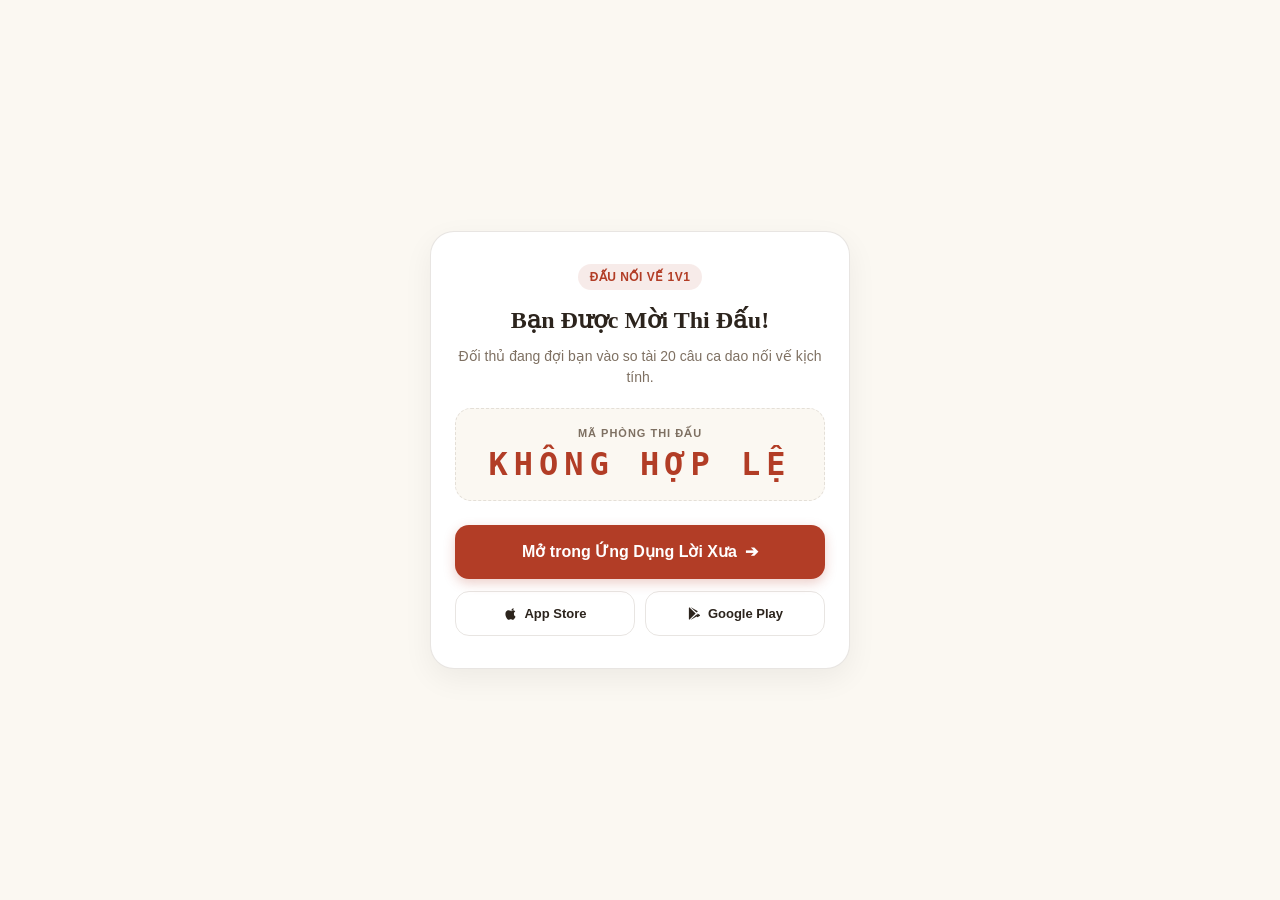
==== d/index.html @ e94c81c4 "feat: add Google Play download button and universal links for Loi Xua" ====
<!doctype html>
<html lang="vi">
<head>
  <meta charset="utf-8">
  <meta name="viewport" content="width=device-width, initial-scale=1">
  <meta name="apple-itunes-app" content="app-id=6820905528">
  <title>Đấu nối vế 1v1 — Lời Xưa</title>
  <style>
    :root {
      color-scheme: light dark;
      --bg: #FBF8F2;
      --card-bg: #FFFFFF;
      --fg: #2C241D;
      --muted: #7E7062;
      --accent: #B23D26;
      --accent-hover: #962F1B;
      --border: rgba(126, 112, 98, 0.18);
    }
    @media (prefers-color-scheme: dark) {
      :root {
        --bg: #1A1612;
        --card-bg: #241F1A;
        --fg: #F5EFE6;
        --muted: #A99B8B;
        --accent: #DE644D;
        --accent-hover: #E87A65;
        --border: rgba(245, 239, 230, 0.15);
      }
    }
    body {
      margin: 0;
      min-height: 100vh;
      display: grid;
      place-items: center;
      background: var(--bg);
      color: var(--fg);
      font: 16px/1.5 -apple-system, BlinkMacSystemFont, "Segoe UI", Roboto, sans-serif;
      text-align: center;
      padding: 24px 16px;
      box-sizing: border-box;
    }
    main {
      max-width: 420px;
      width: 100%;
      background: var(--card-bg);
      border: 1px solid var(--border);
      border-radius: 24px;
      padding: 32px 24px;
      box-shadow: 0 10px 30px rgba(0,0,0,0.06);
      box-sizing: border-box;
    }
    .badge {
      display: inline-block;
      font-size: 12px;
      font-weight: 700;
      color: var(--accent);
      background: rgba(178, 61, 38, 0.1);
      padding: 4px 12px;
      border-radius: 20px;
      margin-bottom: 12px;
      text-transform: uppercase;
      letter-spacing: 0.5px;
    }
    h1 {
      font-size: 24px;
      font-weight: 700;
      margin: 0 0 8px;
      font-family: serif;
    }
    p {
      color: var(--muted);
      margin: 0 0 20px;
      font-size: 14px;
    }
    .code-box {
      background: var(--bg);
      border: 1px dashed var(--border);
      border-radius: 16px;
      padding: 16px;
      margin-bottom: 24px;
    }
    .code-label {
      font-size: 11px;
      text-transform: uppercase;
      font-weight: 700;
      color: var(--muted);
      letter-spacing: 1px;
      margin-bottom: 4px;
    }
    .code {
      font: 700 32px/1.2 ui-monospace, Menlo, Monaco, monospace;
      letter-spacing: 6px;
      color: var(--accent);
    }
    .actions {
      display: flex;
      flex-direction: column;
      gap: 12px;
    }
    a.button-primary {
      display: flex;
      align-items: center;
      justify-content: center;
      gap: 8px;
      padding: 15px 20px;
      border-radius: 14px;
      background: var(--accent);
      color: #fff;
      text-decoration: none;
      font-weight: 700;
      font-size: 16px;
      box-shadow: 0 4px 12px rgba(178, 61, 38, 0.25);
      transition: background 0.2s;
    }
    a.button-primary:hover {
      background: var(--accent-hover);
    }
    a.button-secondary {
      display: flex;
      align-items: center;
      justify-content: center;
      padding: 12px 14px;
      border-radius: 14px;
      background: transparent;
      color: var(--fg);
      text-decoration: none;
      font-weight: 600;
      font-size: 13px;
      border: 1px solid var(--border);
      transition: background 0.15s;
    }
    a.button-secondary:hover {
      background: rgba(126, 112, 98, 0.08);
    }
    .store-grid {
      display: grid;
      grid-template-columns: 1fr 1fr;
      gap: 10px;
    }
    .hint {
      margin-top: 18px;
      font-size: 12px;
      color: var(--muted);
    }
  </style>
</head>
<body>
  <main>
    <div class="badge">Đấu Nối Vế 1v1</div>
    <h1>Bạn Được Mời Thi Đấu!</h1>
    <p>Đối thủ đang đợi bạn vào so tài 20 câu ca dao nối vế kịch tính.</p>

    <div class="code-box">
      <div class="code-label">Mã phòng thi đấu</div>
      <div class="code" id="code">------</div>
    </div>

    <div class="actions">
      <a class="button-primary" id="openAppBtn" href="cadao://action/duel">
        <span>Mở trong Ứng Dụng Lời Xưa</span>
        <span>➔</span>
      </a>
      <div class="store-grid">
        <a class="button-secondary" href="https://apps.apple.com/app/id6820905528" target="_blank" rel="noopener noreferrer">
          <svg width="15" height="15" viewBox="0 0 24 24" fill="currentColor" style="vertical-align: -2px; margin-right: 6px;">
            <path d="M18.71 19.5c-.83 1.24-1.71 2.45-3.05 2.47-1.34.03-1.77-.79-3.29-.79-1.53 0-2 .77-3.27.82-1.31.05-2.3-1.32-3.14-2.53C4.25 17 2.94 12.45 4.7 9.39c.87-1.52 2.43-2.48 4.12-2.51 1.28-.02 2.5.87 3.29.87.78 0 2.26-1.07 3.81-.91.65.03 2.47.26 3.64 1.98-.09.06-2.17 1.28-2.15 3.81.03 3.02 2.65 4.03 2.68 4.04-.03.07-.42 1.44-1.38 2.83M15.97 6.85c.67-.82 1.13-1.96 1-3.1-.98.04-2.16.66-2.86 1.48-.61.71-1.15 1.87-.99 2.98 1.1.08 2.21-.57 2.85-1.36z"/>
          </svg>
          App Store
        </a>
        <a class="button-secondary" href="https://play.google.com/store/apps/details?id=com.cuongtran.loixua" target="_blank" rel="noopener noreferrer">
          <svg width="15" height="15" viewBox="0 0 24 24" fill="currentColor" style="vertical-align: -2px; margin-right: 6px;">
            <path d="M3.609 1.814L13.792 12 3.61 22.186a1.94 1.94 0 0 1-.61-1.39V3.204c0-.528.22-1.01.609-1.39zm11.604 11.607l2.258 2.258-12.01 6.863 9.752-9.121zm0-2.842L5.461 1.458l12.01 6.863-2.258 2.258zm1.421 1.421l3.524 2.014c.951.543.951 1.428 0 1.972l-3.524 2.014-2.259-2.259 2.259-2.141z"/>
          </svg>
          Google Play
        </a>
      </div>
    </div>

    <div class="hint" id="autoRedirectHint">
      Đang tự động chuyển hướng vào ứng dụng...
    </div>
  </main>

  <script>
    // Extract room code from path (/d/<CODE>) or query (?code=<CODE>)
    var pathMatch = location.pathname.match(/\/d\/([A-Za-z0-9_-]+)\/?$/);
    var searchParams = new URLSearchParams(location.search);
    var rawCode = pathMatch ? pathMatch[1] : (searchParams.get("code") || "");
    var code = rawCode.trim().toUpperCase();

    if (code.length >= 6) {
      document.getElementById("code").textContent = code;
      var deeplink = "cadao://action/duel?code=" + encodeURIComponent(code);
      document.getElementById("openAppBtn").href = deeplink;

      // Try automatic launch on iOS/iPadOS or Android
      if (/iPhone|iPad|iPod/i.test(navigator.userAgent) || /Android/i.test(navigator.userAgent)) {
        setTimeout(function() {
          window.location.href = deeplink;
        }, 300);
      } else {
        document.getElementById("autoRedirectHint").style.display = "none";
      }
    } else {
      document.getElementById("code").textContent = "KHÔNG HỢP LỆ";
      document.getElementById("autoRedirectHint").style.display = "none";
    }
  </script>
</body>
</html>
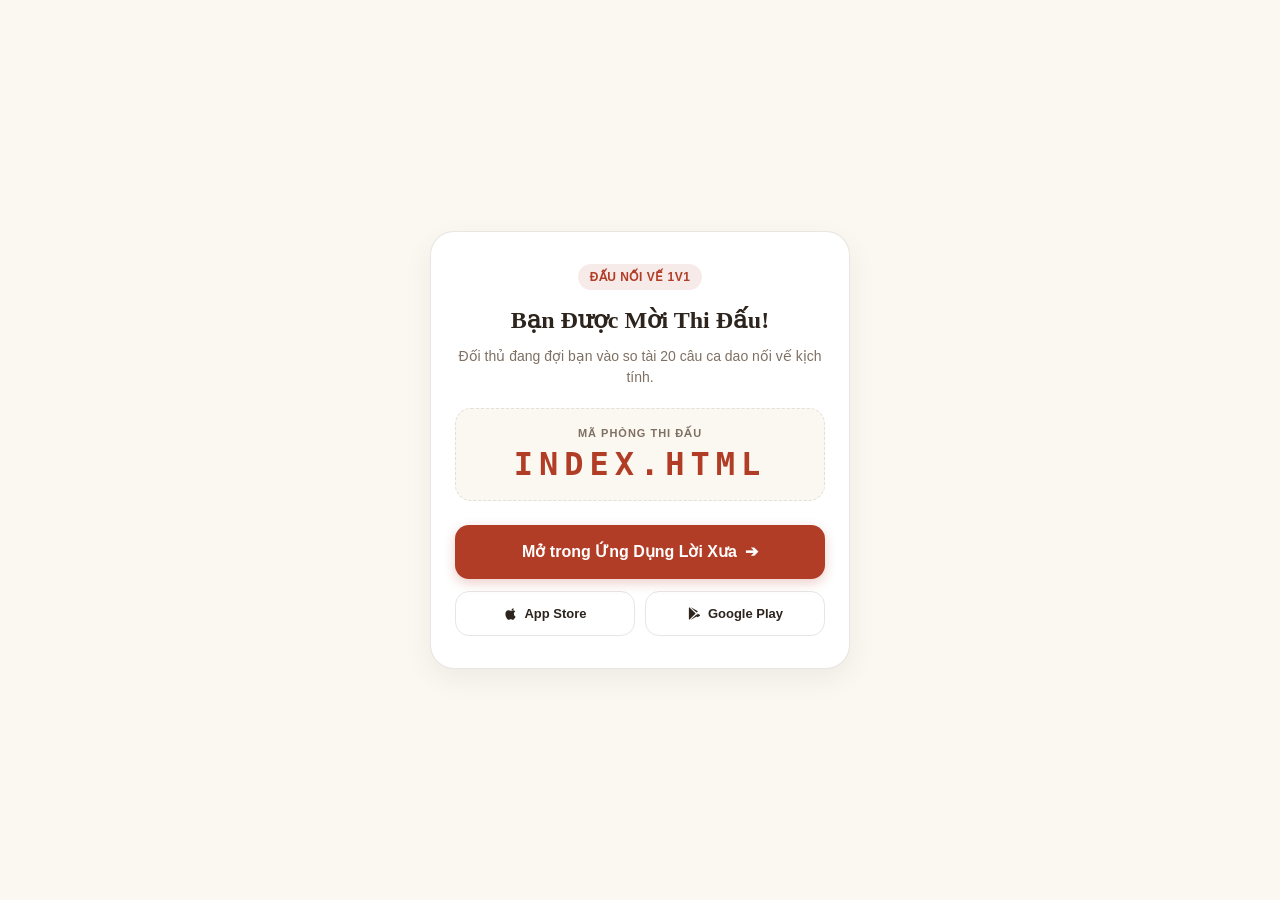
==== commit e34742b8: "feat(loixua): campaign install links and duel challenge codes for 1.0.6 - _redirects: /tiktok, /yout" ====
--- a/d/index.html
+++ b/d/index.html
@@ -161,13 +161,13 @@
         <span>➔</span>
       </a>
       <div class="store-grid">
-        <a class="button-secondary" href="https://apps.apple.com/app/id6820905528" target="_blank" rel="noopener noreferrer">
+        <a class="button-secondary" href="https://apps.apple.com/app/apple-store/id6820905528?pt=128454365&amp;ct=duel&amp;mt=8" target="_blank" rel="noopener noreferrer">
           <svg width="15" height="15" viewBox="0 0 24 24" fill="currentColor" style="vertical-align: -2px; margin-right: 6px;">
             <path d="M18.71 19.5c-.83 1.24-1.71 2.45-3.05 2.47-1.34.03-1.77-.79-3.29-.79-1.53 0-2 .77-3.27.82-1.31.05-2.3-1.32-3.14-2.53C4.25 17 2.94 12.45 4.7 9.39c.87-1.52 2.43-2.48 4.12-2.51 1.28-.02 2.5.87 3.29.87.78 0 2.26-1.07 3.81-.91.65.03 2.47.26 3.64 1.98-.09.06-2.17 1.28-2.15 3.81.03 3.02 2.65 4.03 2.68 4.04-.03.07-.42 1.44-1.38 2.83M15.97 6.85c.67-.82 1.13-1.96 1-3.1-.98.04-2.16.66-2.86 1.48-.61.71-1.15 1.87-.99 2.98 1.1.08 2.21-.57 2.85-1.36z"/>
           </svg>
           App Store
         </a>
-        <a class="button-secondary" href="https://play.google.com/store/apps/details?id=com.cuongtran.loixua" target="_blank" rel="noopener noreferrer">
+        <a class="button-secondary" href="https://tmkstudio.io.vn/loixua-android" target="_blank" rel="noopener noreferrer">
           <svg width="15" height="15" viewBox="0 0 24 24" fill="currentColor" style="vertical-align: -2px; margin-right: 6px;">
             <path d="M3.609 1.814L13.792 12 3.61 22.186a1.94 1.94 0 0 1-.61-1.39V3.204c0-.528.22-1.01.609-1.39zm11.604 11.607l2.258 2.258-12.01 6.863 9.752-9.121zm0-2.842L5.461 1.458l12.01 6.863-2.258 2.258zm1.421 1.421l3.524 2.014c.951.543.951 1.428 0 1.972l-3.524 2.014-2.259-2.259 2.259-2.141z"/>
           </svg>
@@ -183,10 +183,12 @@
 
   <script>
     // Extract room code from path (/d/<CODE>) or query (?code=<CODE>)
-    var pathMatch = location.pathname.match(/\/d\/([A-Za-z0-9_-]+)\/?$/);
+    // Challenge codes (C1_<seed>_..._<dataset>_<checksum>) contain "_" and the dataset version's dots
+    // and must stay as written; only 6-character room codes are upper-cased.
+    var pathMatch = location.pathname.match(/\/d\/([A-Za-z0-9_.-]+)\/?$/);
     var searchParams = new URLSearchParams(location.search);
-    var rawCode = pathMatch ? pathMatch[1] : (searchParams.get("code") || "");
-    var code = rawCode.trim().toUpperCase();
+    var rawCode = (pathMatch ? pathMatch[1] : (searchParams.get("code") || "")).trim();
+    var code = rawCode.indexOf("_") >= 0 ? rawCode : rawCode.toUpperCase();
 
     if (code.length >= 6) {
       document.getElementById("code").textContent = code;
